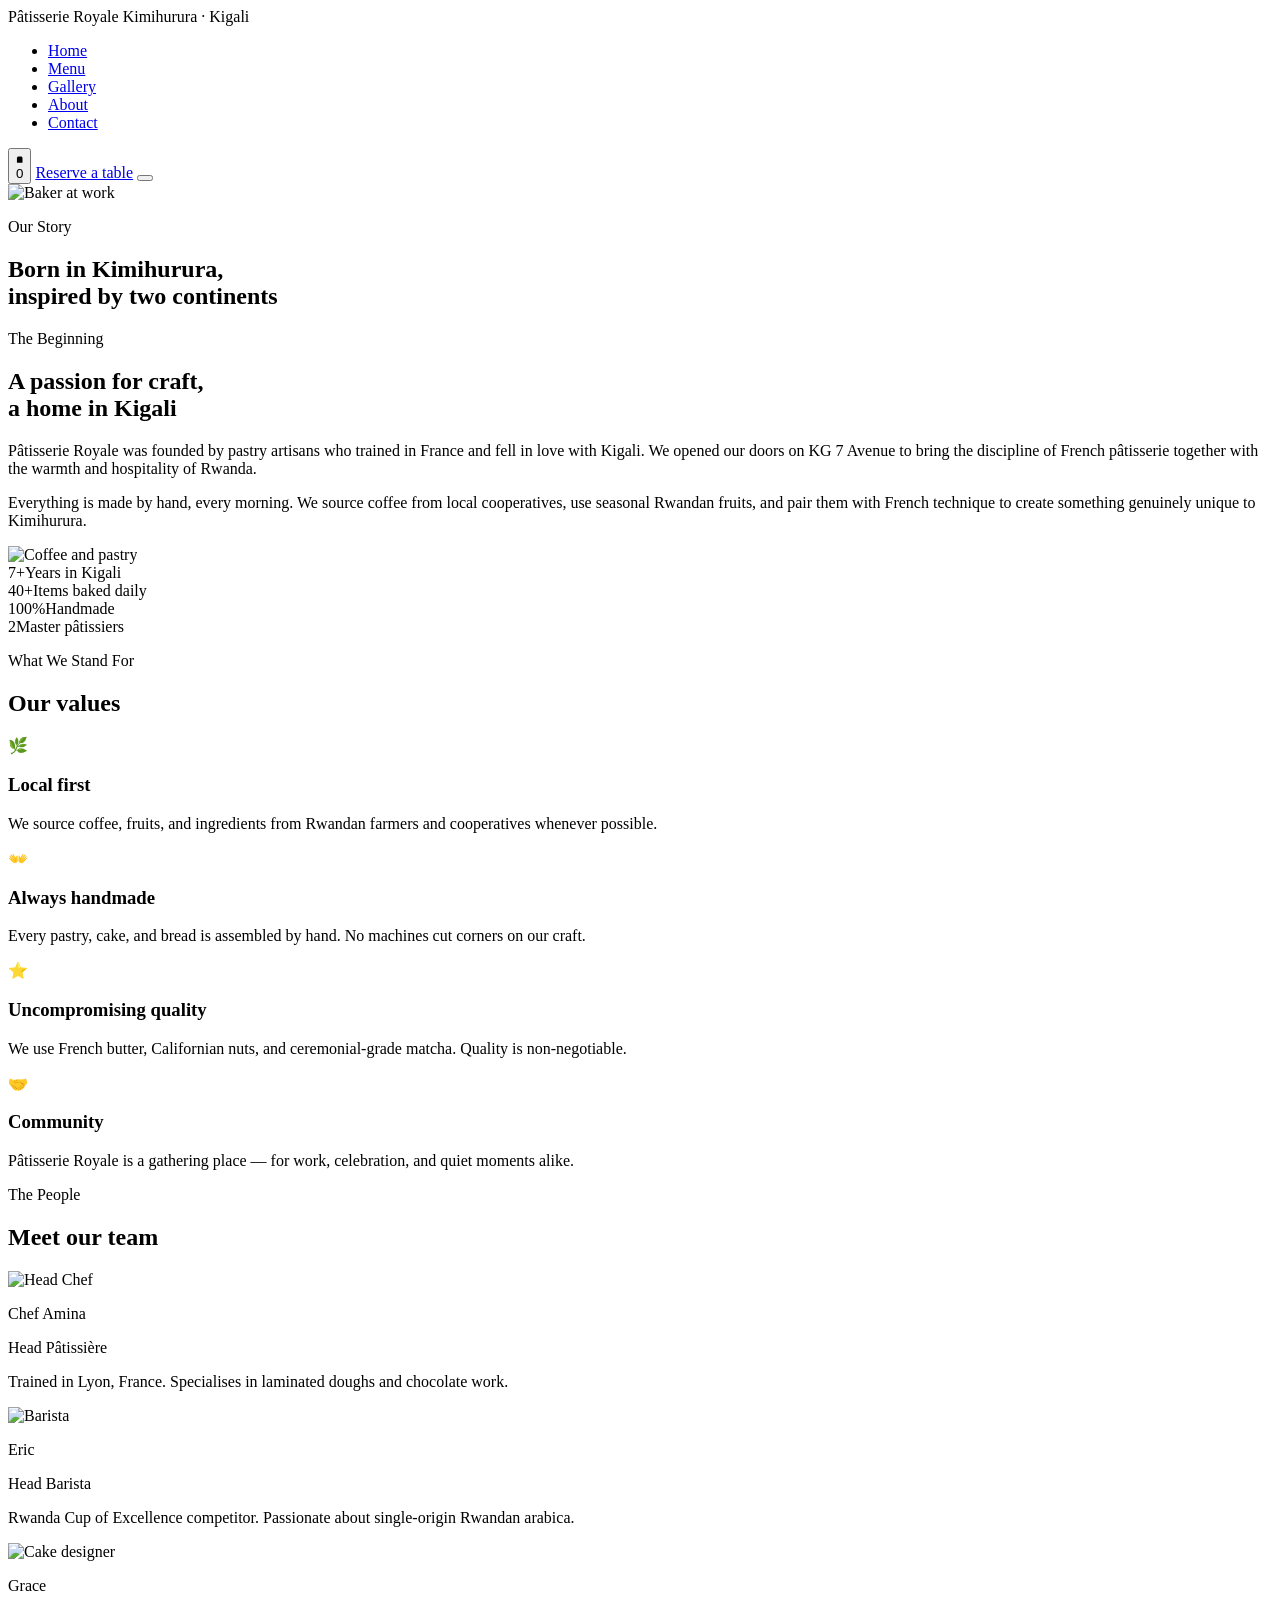
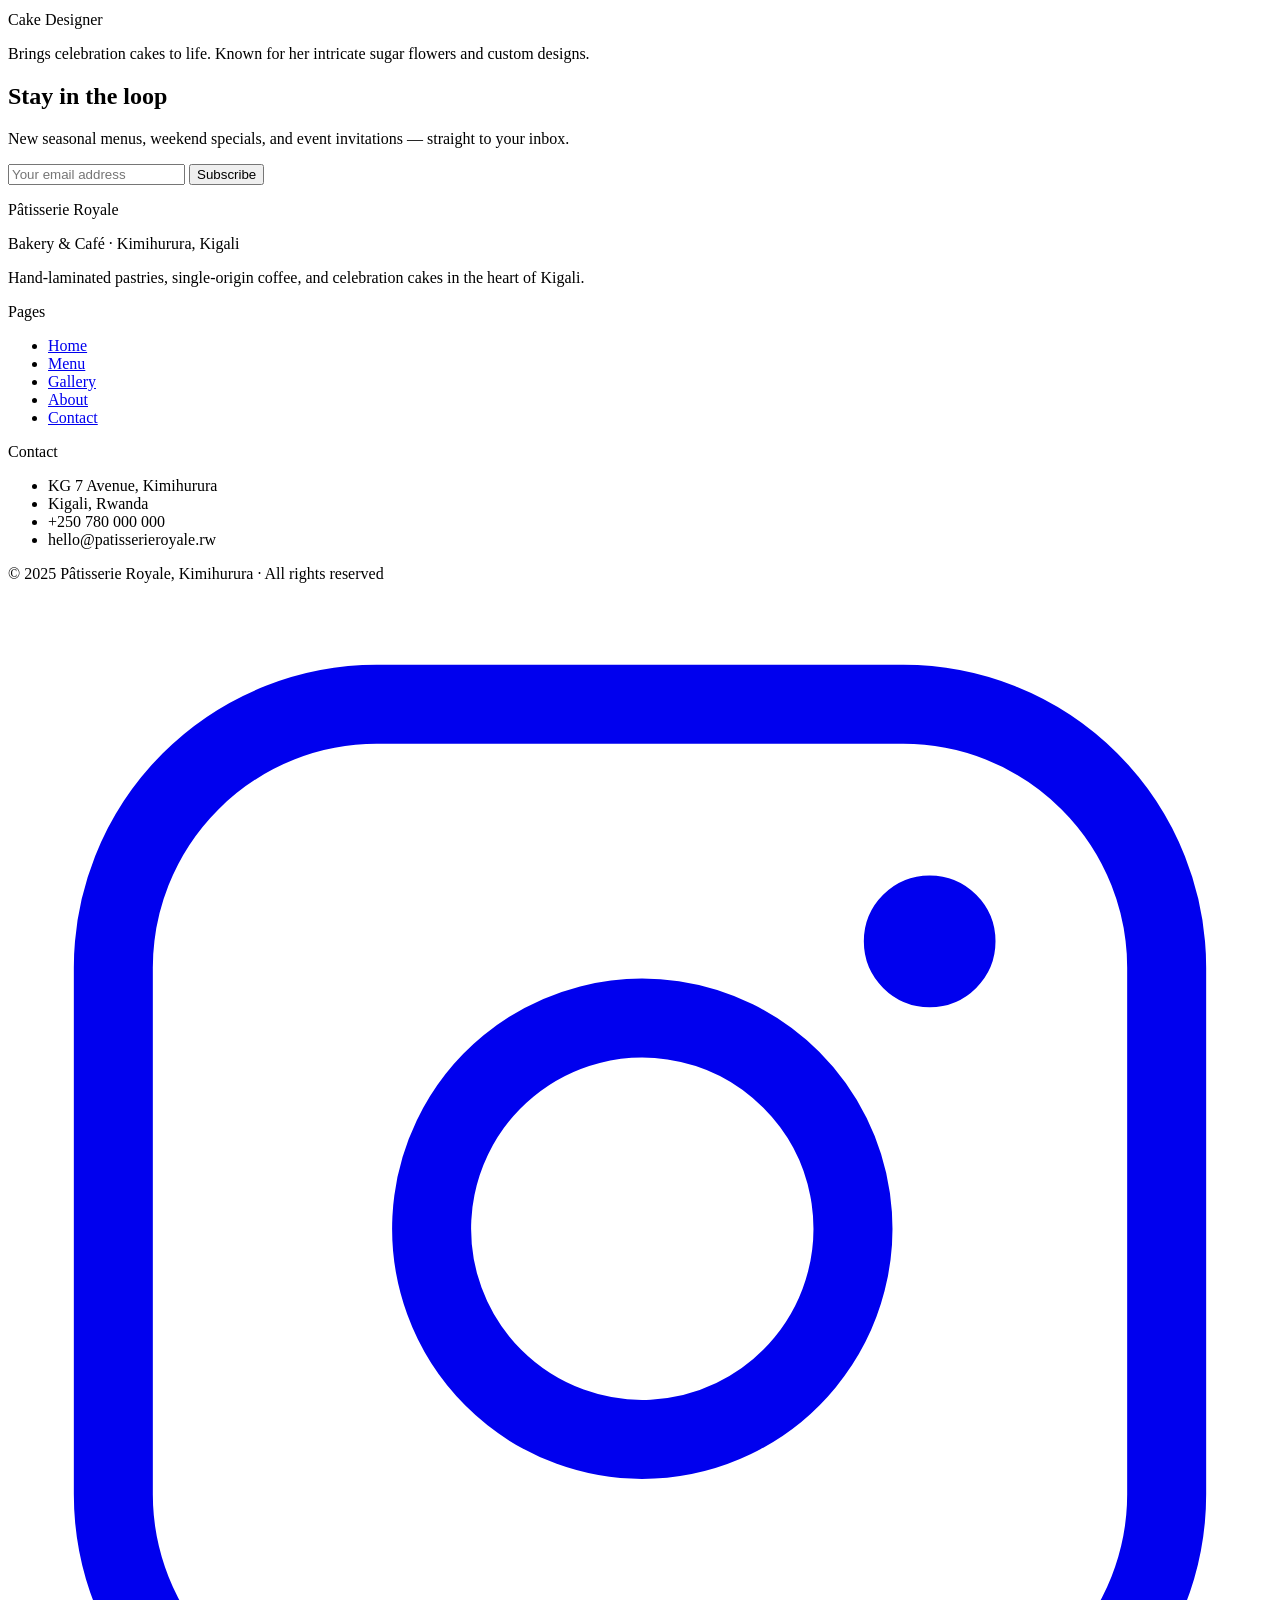
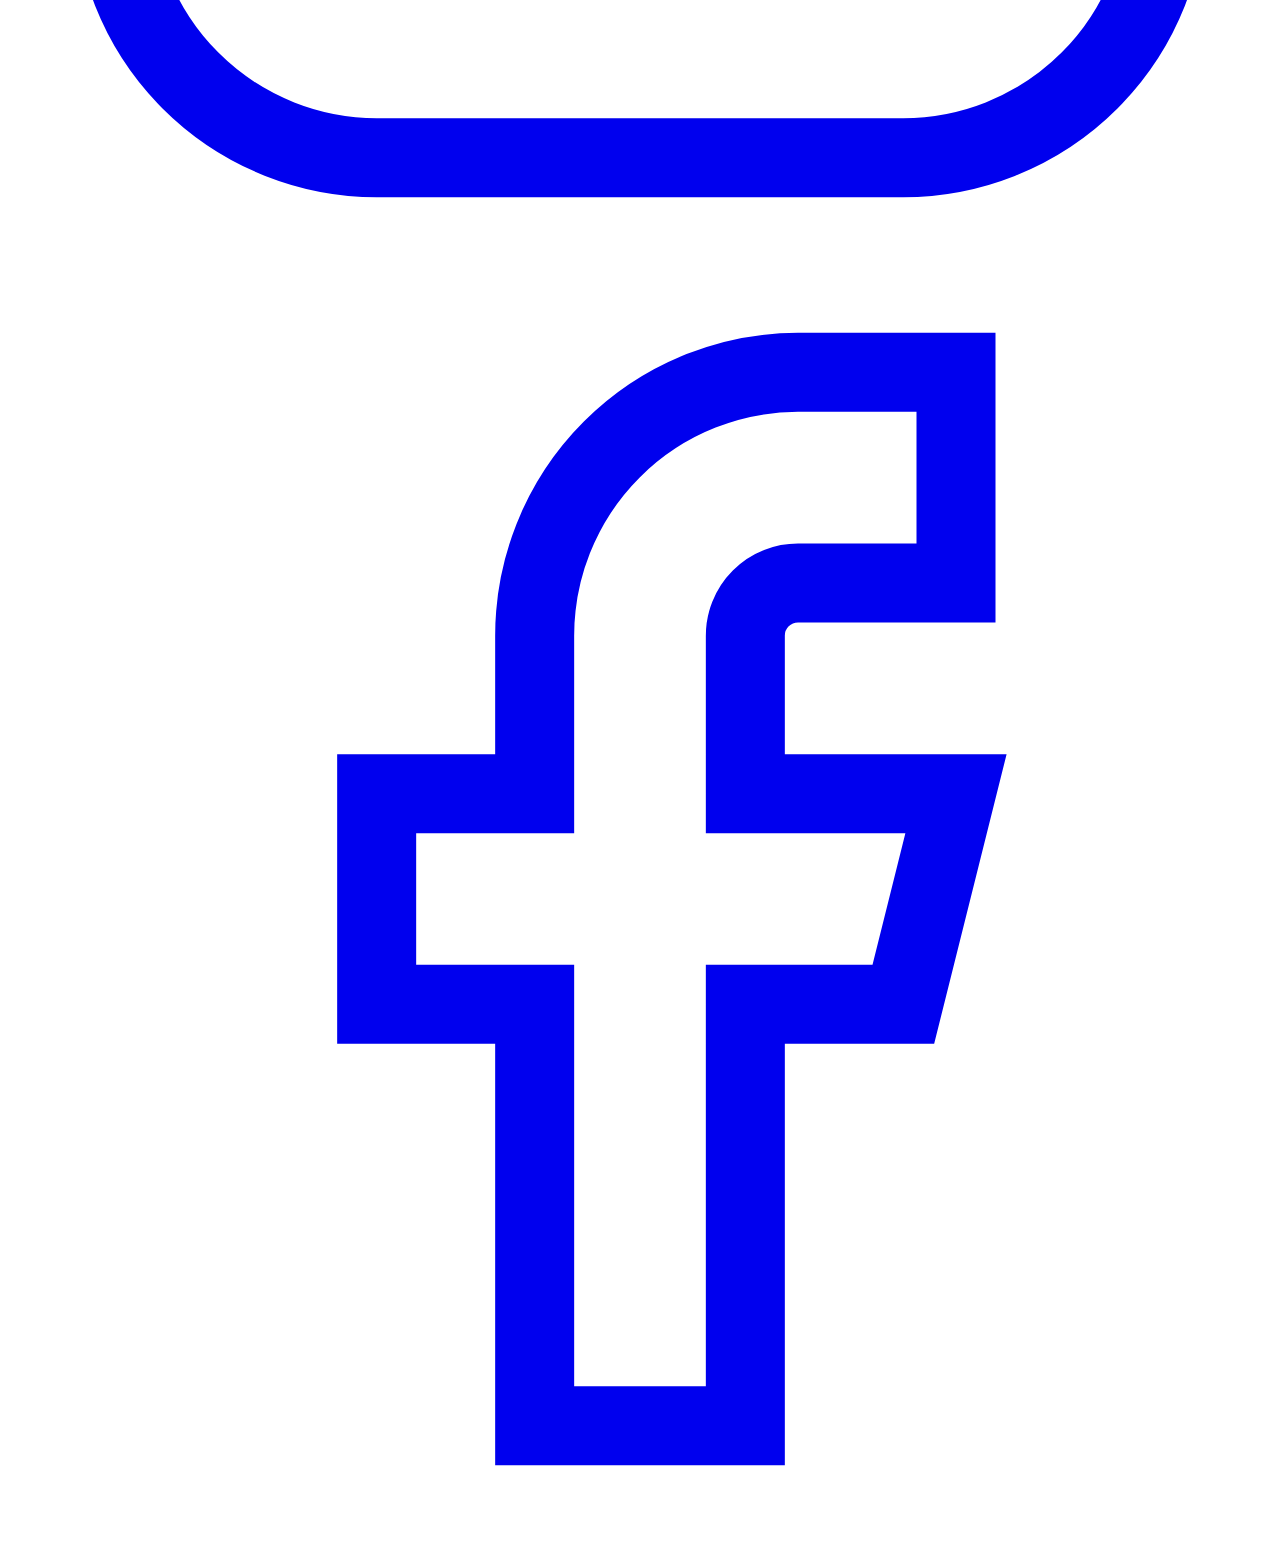
==== about.html @ 70a447fe "Add all Pâtisserie Royale files" ====
<!DOCTYPE html>
<html lang="en">
<head>
  <meta charset="UTF-8">
  <meta name="viewport" content="width=device-width, initial-scale=1.0">
  <title>About Us — Pâtisserie Royale</title>
  <link rel="stylesheet" href="css/style.css">
  <link rel="stylesheet" href="css/responsive.css">
  <link rel="stylesheet" href="css/animations.css">
</head>
<body>

  <nav class="navbar" id="navbar">
    <div class="nav-brand">
      <img src="assets/images/logo/logo.png" alt="Pâtisserie Royale" onerror="this.style.display='none'">
      <div class="brand-text">
        <span class="brand-name">Pâtisserie Royale</span>
        <span class="brand-sub">Kimihurura · Kigali</span>
      </div>
    </div>
    <ul class="nav-links" id="navLinks">
      <li><a href="index.html">Home</a></li>
      <li><a href="products.html">Menu</a></li>
      <li><a href="gallery.html">Gallery</a></li>
      <li><a href="about.html" class="active">About</a></li>
      <li><a href="contact.html">Contact</a></li>
    </ul>
    <div class="nav-actions">
      <button class="cart-btn" id="cartBtn"><svg viewBox="0 0 24 24"><path d="M6 2L3 6v14a2 2 0 002 2h14a2 2 0 002-2V6l-3-4z"/><line x1="3" y1="6" x2="21" y2="6"/><path d="M16 10a4 4 0 01-8 0"/></svg><span class="cart-count" id="cartCount">0</span></button>
      <a href="contact.html" class="nav-cta">Reserve a table</a>
      <button class="hamburger" id="hamburger"><span></span><span></span><span></span></button>
    </div>
  </nav>

  <!-- PAGE HERO -->
  <section class="page-hero">
    <img src="https://images.unsplash.com/photo-1556742049-0cfed4f6a45d?w=1400&auto=format&fit=crop" alt="Baker at work">
    <div class="page-hero-overlay">
      <p class="section-label">Our Story</p>
      <h1>Born in Kimihurura,<br>inspired by two continents</h1>
    </div>
  </section>

  <!-- STORY -->
  <section class="section">
    <div class="container two-col">
      <div class="fade-up">
        <p class="section-label">The Beginning</p>
        <h2>A passion for craft,<br>a home in Kigali</h2>
        <div class="divider"></div>
        <p>Pâtisserie Royale was founded by pastry artisans who trained in France and fell in love with Kigali. We opened our doors on KG 7 Avenue to bring the discipline of French pâtisserie together with the warmth and hospitality of Rwanda.</p>
        <p>Everything is made by hand, every morning. We source coffee from local cooperatives, use seasonal Rwandan fruits, and pair them with French technique to create something genuinely unique to Kimihurura.</p>
      </div>
      <div class="about-img-wrap fade-up">
        <img src="https://images.unsplash.com/photo-1509042239860-f550ce710b93?w=700&auto=format&fit=crop" alt="Coffee and pastry">
      </div>
    </div>
  </section>

  <!-- STATS -->
  <div class="stats-strip">
    <div class="stat-big"><span class="stat-num">7+</span><span class="stat-label">Years in Kigali</span></div>
    <div class="stat-big"><span class="stat-num">40+</span><span class="stat-label">Items baked daily</span></div>
    <div class="stat-big"><span class="stat-num">100%</span><span class="stat-label">Handmade</span></div>
    <div class="stat-big"><span class="stat-num">2</span><span class="stat-label">Master pâtissiers</span></div>
  </div>

  <!-- VALUES -->
  <section class="section" style="background: var(--choc-paper)">
    <div class="container">
      <p class="section-label">What We Stand For</p>
      <h2 class="section-title">Our values</h2>
      <div class="values-grid">
        <div class="value-card fade-up">
          <div class="value-icon">🌿</div>
          <h3>Local first</h3>
          <p>We source coffee, fruits, and ingredients from Rwandan farmers and cooperatives whenever possible.</p>
        </div>
        <div class="value-card fade-up">
          <div class="value-icon">👐</div>
          <h3>Always handmade</h3>
          <p>Every pastry, cake, and bread is assembled by hand. No machines cut corners on our craft.</p>
        </div>
        <div class="value-card fade-up">
          <div class="value-icon">⭐</div>
          <h3>Uncompromising quality</h3>
          <p>We use French butter, Californian nuts, and ceremonial-grade matcha. Quality is non-negotiable.</p>
        </div>
        <div class="value-card fade-up">
          <div class="value-icon">🤝</div>
          <h3>Community</h3>
          <p>Pâtisserie Royale is a gathering place — for work, celebration, and quiet moments alike.</p>
        </div>
      </div>
    </div>
  </section>

  <!-- TEAM -->
  <section class="section">
    <div class="container">
      <p class="section-label">The People</p>
      <h2 class="section-title">Meet our team</h2>
      <div class="team-grid">
        <div class="team-card fade-up">
          <div class="team-img"><img src="https://images.unsplash.com/photo-1607631568010-a87245c0daf8?w=400&auto=format&fit=crop" alt="Head Chef"></div>
          <p class="team-name">Chef Amina</p>
          <p class="team-role">Head Pâtissière</p>
          <p class="team-bio">Trained in Lyon, France. Specialises in laminated doughs and chocolate work.</p>
        </div>
        <div class="team-card fade-up">
          <div class="team-img"><img src="https://images.unsplash.com/photo-1577219491135-ce391730fb2c?w=400&auto=format&fit=crop" alt="Barista"></div>
          <p class="team-name">Eric</p>
          <p class="team-role">Head Barista</p>
          <p class="team-bio">Rwanda Cup of Excellence competitor. Passionate about single-origin Rwandan arabica.</p>
        </div>
        <div class="team-card fade-up">
          <div class="team-img"><img src="https://images.unsplash.com/photo-1556742049-0cfed4f6a45d?w=400&auto=format&fit=crop" alt="Cake designer"></div>
          <p class="team-name">Grace</p>
          <p class="team-role">Cake Designer</p>
          <p class="team-bio">Brings celebration cakes to life. Known for her intricate sugar flowers and custom designs.</p>
        </div>
      </div>
    </div>
  </section>

  <!-- NEWSLETTER -->
  <section class="newsletter">
    <h2>Stay in the loop</h2>
    <p>New seasonal menus, weekend specials, and event invitations — straight to your inbox.</p>
    <form class="nl-form" id="nlForm">
      <input type="email" placeholder="Your email address" required>
      <button type="submit" class="btn-primary">Subscribe</button>
    </form>
  </section>

  <footer class="footer">
    <div class="footer-grid">
      <div class="footer-brand">
        <p class="footer-name">Pâtisserie Royale</p>
        <p class="footer-sub">Bakery & Café · Kimihurura, Kigali</p>
        <p class="footer-tagline">Hand-laminated pastries, single-origin coffee, and celebration cakes in the heart of Kigali.</p>
      </div>
      <div><p class="footer-col-title">Pages</p><ul class="footer-links"><li><a href="index.html">Home</a></li><li><a href="products.html">Menu</a></li><li><a href="gallery.html">Gallery</a></li><li><a href="about.html">About</a></li><li><a href="contact.html">Contact</a></li></ul></div>
      <div><p class="footer-col-title">Contact</p><ul class="footer-links"><li>KG 7 Avenue, Kimihurura</li><li>Kigali, Rwanda</li><li>+250 780 000 000</li><li>hello@patisserieroyale.rw</li></ul></div>
    </div>
    <div class="footer-bottom">
      <p>© 2025 Pâtisserie Royale, Kimihurura · All rights reserved</p>
      <div class="footer-social">
        <a href="#" aria-label="Instagram"><svg viewBox="0 0 24 24" fill="none" stroke="currentColor" stroke-width="1.5"><rect x="2" y="2" width="20" height="20" rx="5"/><path d="M16 11.37A4 4 0 1112.63 8 4 4 0 0116 11.37z"/><circle cx="17.5" cy="6.5" r=".5" fill="currentColor"/></svg></a>
        <a href="#" aria-label="Facebook"><svg viewBox="0 0 24 24" fill="none" stroke="currentColor" stroke-width="1.5"><path d="M18 2h-3a5 5 0 00-5 5v3H7v4h3v8h4v-8h3l1-4h-4V7a1 1 0 011-1h3z"/></svg></a>
      </div>
    </div>
  </footer>

  <script src="js/main.js"></script>
  <script src="js/cart.js"></script>
</body>
</html>
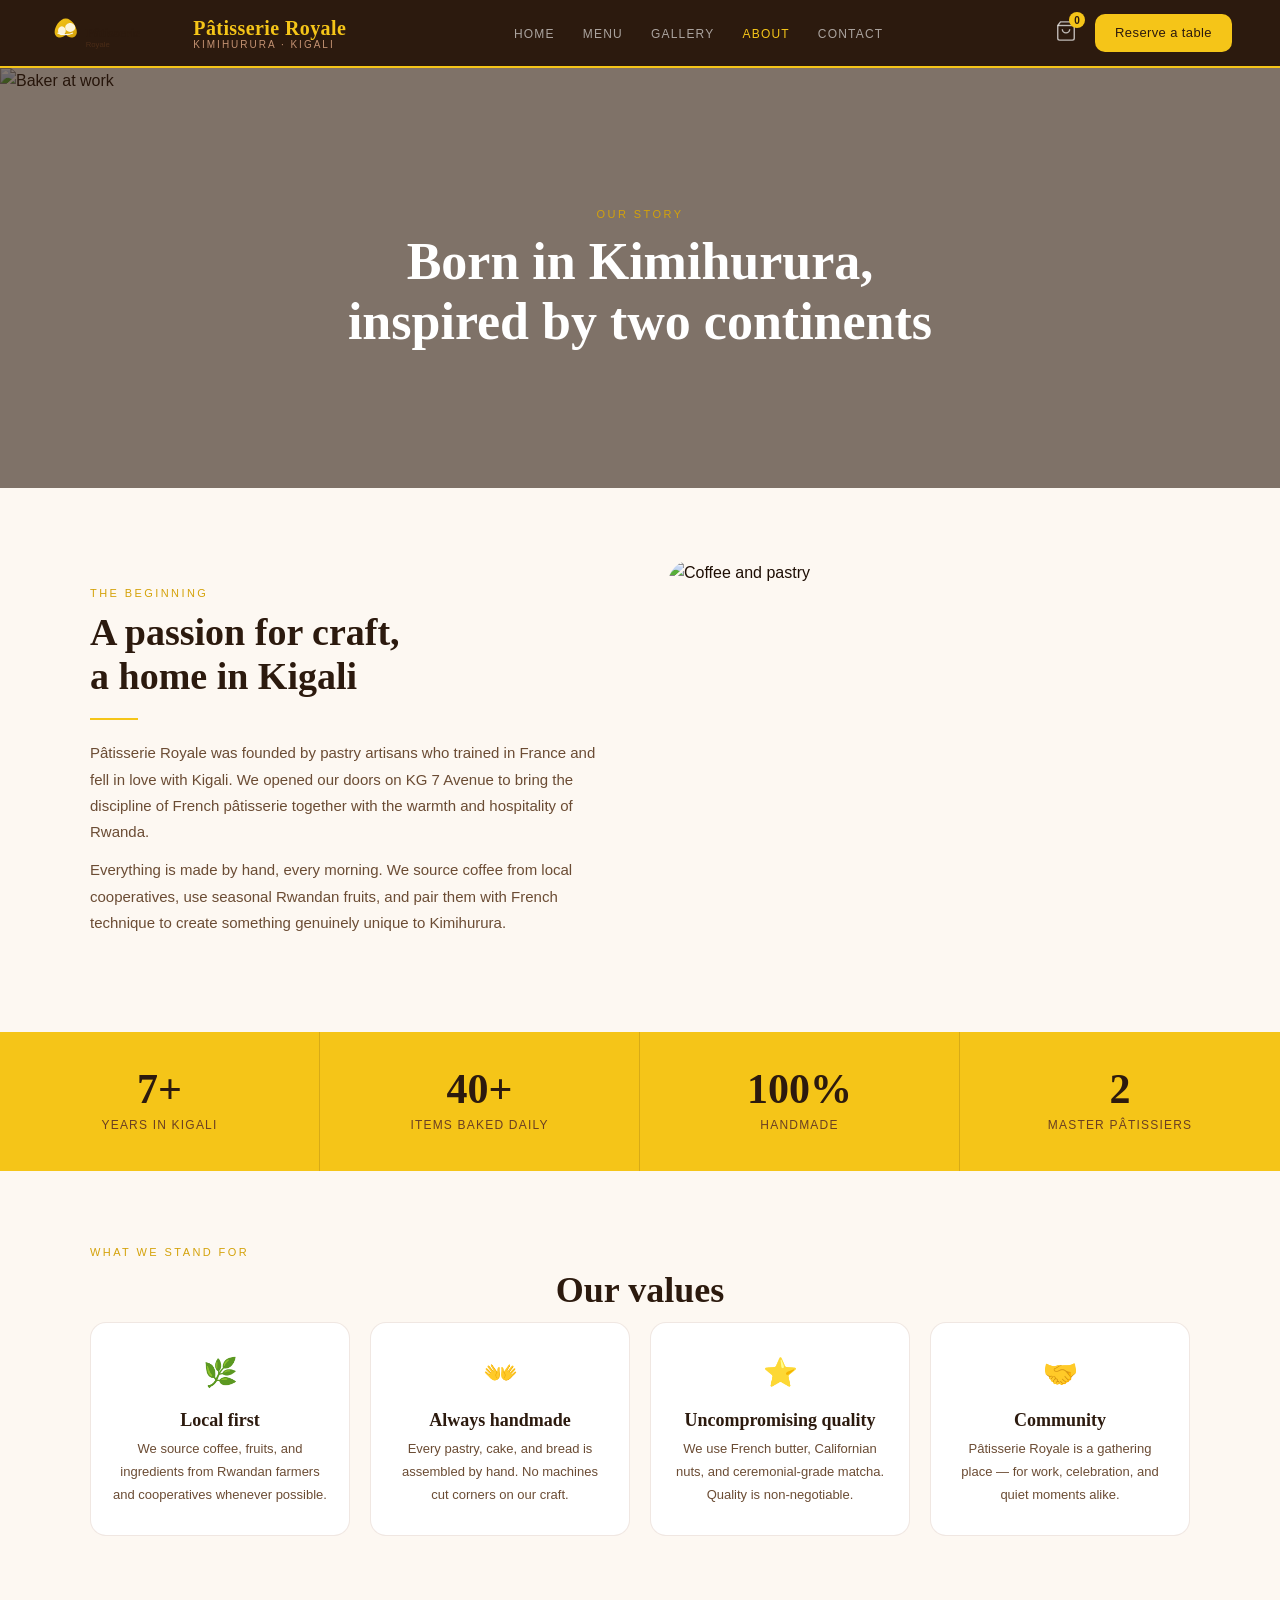
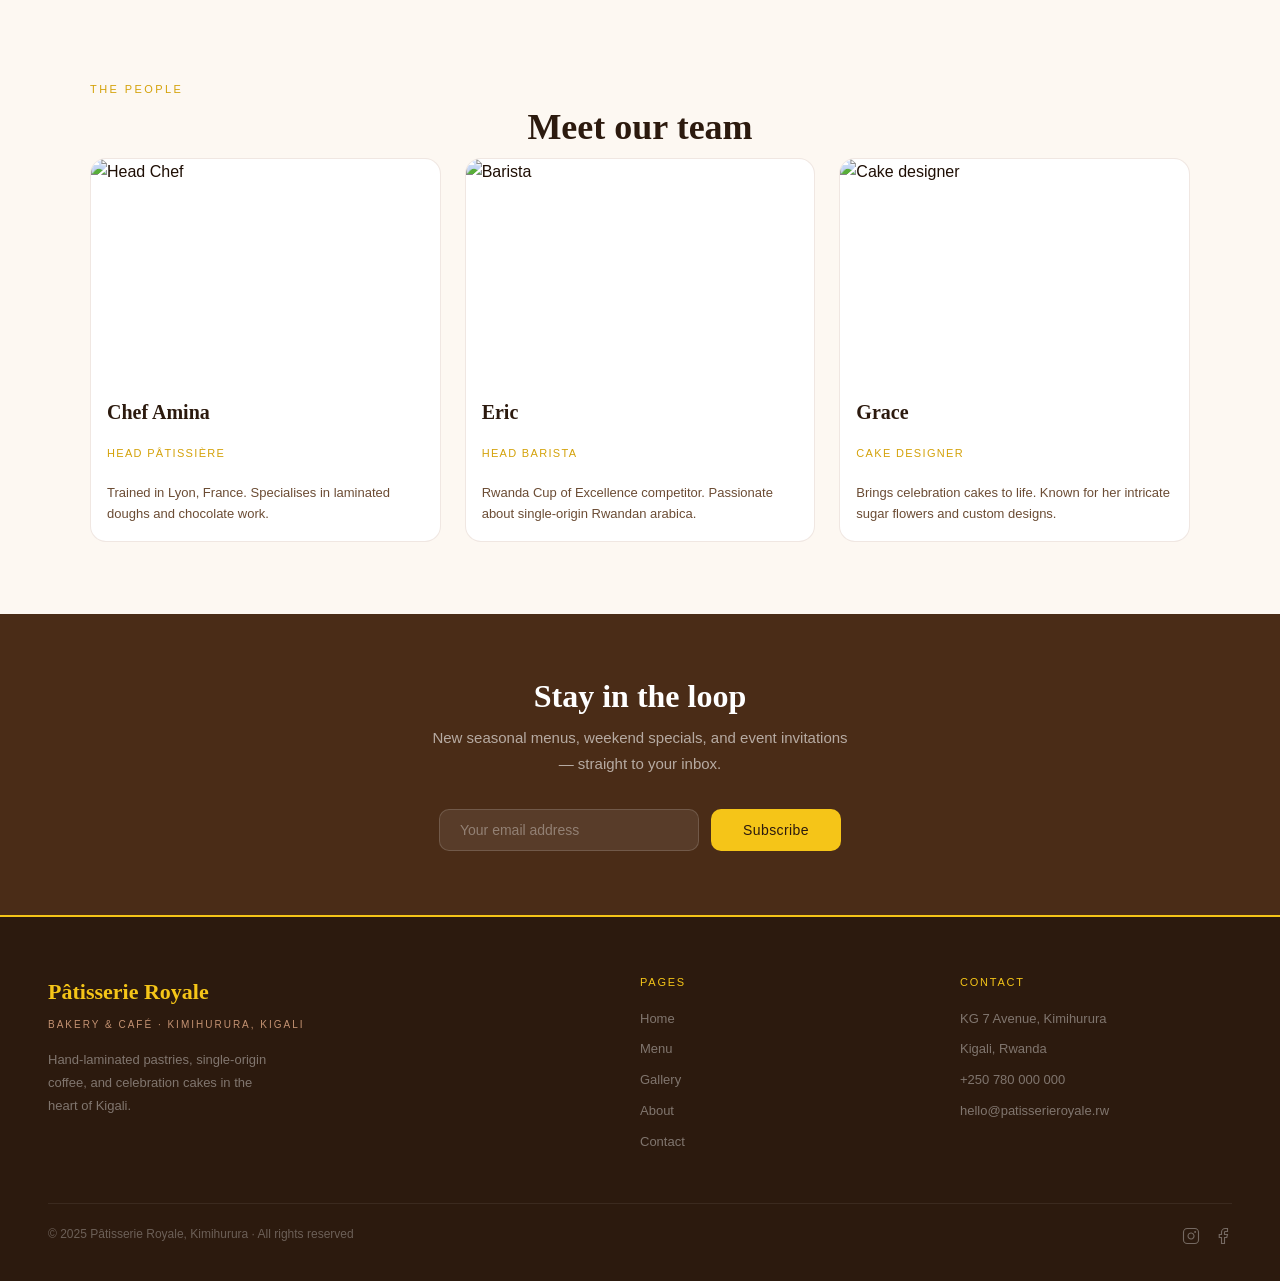
==== commit 0ba67f27: "Updated files" ====
--- a/about.html
+++ b/about.html
@@ -12,7 +12,7 @@
 
   <nav class="navbar" id="navbar">
     <div class="nav-brand">
-      <img src="assets/images/logo/logo.png" alt="Pâtisserie Royale" onerror="this.style.display='none'">
+      <img src="assets/images/logo/logo.svg" alt="Pâtisserie Royale" onerror="this.style.display='none'">
       <div class="brand-text">
         <span class="brand-name">Pâtisserie Royale</span>
         <span class="brand-sub">Kimihurura · Kigali</span>
--- a/css/style.css
+++ b/css/style.css
@@ -0,0 +1,318 @@
+/* ============================================
+   PÂTISSERIE ROYALE — style.css
+   Main stylesheet — chocolate & yellow theme
+   ============================================ */
+
+/* ─── CSS VARIABLES ─── */
+:root {
+  --choc-dark:   #2C1A0E;
+  --choc:        #4A2C17;
+  --choc-mid:    #6B3F22;
+  --choc-light:  #9B6240;
+  --choc-pale:   #C49272;
+  --choc-cream:  #F5EDE3;
+  --choc-paper:  #FDF8F2;
+  --yellow:      #F5C518;
+  --yellow-deep: #D4A20A;
+  --yellow-pale: #FEF9DC;
+  --yellow-dark: #7A5A00;
+  --white:       #FFFFFF;
+  --text-main:   #1E0E04;
+  --text-muted:  #6B4C34;
+  --text-light:  #A07850;
+  --border:      rgba(155, 98, 64, 0.15);
+  --shadow-sm:   0 2px 8px rgba(44, 26, 14, 0.08);
+  --shadow-md:   0 4px 20px rgba(44, 26, 14, 0.12);
+  --shadow-lg:   0 8px 40px rgba(44, 26, 14, 0.18);
+  --radius-sm:   6px;
+  --radius-md:   10px;
+  --radius-lg:   16px;
+  --radius-xl:   24px;
+  --transition:  all 0.25s ease;
+}
+
+/* ─── RESET ─── */
+*, *::before, *::after { margin: 0; padding: 0; box-sizing: border-box; }
+html { scroll-behavior: smooth; font-size: 16px; }
+body { font-family: 'DM Sans', 'Segoe UI', sans-serif; background: var(--choc-paper); color: var(--text-main); overflow-x: hidden; line-height: 1.6; }
+img { display: block; width: 100%; object-fit: cover; }
+a { text-decoration: none; color: inherit; }
+ul { list-style: none; }
+button { font-family: inherit; cursor: pointer; }
+input, textarea, select { font-family: inherit; font-size: 14px; }
+
+/* ─── TYPOGRAPHY ─── */
+h1, h2, h3, h4 { font-family: 'Cormorant Garamond', 'Georgia', serif; font-weight: 600; line-height: 1.15; color: var(--choc-dark); }
+h1 { font-size: clamp(32px, 5vw, 52px); }
+h2 { font-size: clamp(26px, 4vw, 38px); }
+h3 { font-size: clamp(18px, 2.5vw, 24px); }
+p { font-size: 15px; color: var(--text-muted); line-height: 1.75; margin-bottom: 12px; }
+p:last-child { margin-bottom: 0; }
+em { color: var(--yellow); font-style: italic; }
+
+/* ─── UTILITIES ─── */
+.container { max-width: 1100px; margin: 0 auto; }
+.section { padding: 72px 48px; }
+.section-label { font-size: 11px; font-weight: 500; letter-spacing: 0.22em; text-transform: uppercase; color: var(--yellow-deep); display: block; margin-bottom: 8px; }
+.section-title { font-size: clamp(28px, 3.5vw, 36px); text-align: center; margin-bottom: 10px; }
+.section-sub { font-size: 15px; color: var(--text-muted); text-align: center; max-width: 480px; margin: 0 auto 44px; line-height: 1.7; }
+.section-cta { text-align: center; margin-top: 40px; }
+.divider { width: 48px; height: 2px; background: var(--yellow); margin: 20px 0; }
+.two-col { display: grid; grid-template-columns: 1fr 1fr; gap: 56px; align-items: center; }
+
+/* ─── BUTTONS ─── */
+.btn-primary {
+  display: inline-block; background: var(--yellow); color: var(--choc-dark);
+  border: none; border-radius: var(--radius-md);
+  padding: 13px 32px; font-size: 14px; font-weight: 500;
+  letter-spacing: 0.03em; cursor: pointer; transition: var(--transition);
+}
+.btn-primary:hover { background: var(--yellow-deep); transform: translateY(-1px); box-shadow: var(--shadow-sm); }
+
+.btn-outline {
+  display: inline-block; background: transparent; color: var(--white);
+  border: 1.5px solid rgba(255,255,255,0.35); border-radius: var(--radius-md);
+  padding: 13px 32px; font-size: 14px; font-weight: 400;
+  cursor: pointer; transition: var(--transition);
+}
+.btn-outline:hover { border-color: var(--yellow); color: var(--yellow); }
+
+.btn-outline-dark {
+  display: inline-block; background: transparent; color: var(--choc);
+  border: 1.5px solid var(--choc-pale); border-radius: var(--radius-md);
+  padding: 11px 28px; font-size: 14px; font-weight: 400;
+  cursor: pointer; transition: var(--transition);
+}
+.btn-outline-dark:hover { border-color: var(--choc); background: var(--choc); color: var(--yellow); }
+
+/* ─── NAVBAR ─── */
+.navbar {
+  position: sticky; top: 0; z-index: 300;
+  background: var(--choc-dark);
+  display: flex; align-items: center; justify-content: space-between;
+  padding: 0 48px; height: 68px;
+  border-bottom: 2px solid var(--yellow);
+  transition: var(--transition);
+}
+.navbar.scrolled { box-shadow: var(--shadow-lg); }
+.nav-brand { display: flex; align-items: center; gap: 12px; }
+.nav-brand img { height: 40px; width: auto; object-fit: contain; }
+.brand-text { display: flex; flex-direction: column; line-height: 1.1; }
+.brand-name { font-family: 'Cormorant Garamond', serif; font-size: 20px; font-weight: 600; color: var(--yellow); letter-spacing: 0.02em; }
+.brand-sub { font-size: 10px; font-weight: 300; letter-spacing: 0.2em; text-transform: uppercase; color: var(--choc-pale); }
+.nav-links { display: flex; gap: 28px; }
+.nav-links a { font-size: 12px; font-weight: 500; letter-spacing: 0.1em; text-transform: uppercase; color: rgba(255,255,255,0.6); transition: var(--transition); }
+.nav-links a:hover, .nav-links a.active { color: var(--yellow); }
+.nav-actions { display: flex; align-items: center; gap: 14px; }
+.nav-cta { background: var(--yellow); color: var(--choc-dark); border: none; border-radius: var(--radius-md); padding: 9px 20px; font-size: 13px; font-weight: 500; letter-spacing: 0.03em; transition: var(--transition); }
+.nav-cta:hover { background: var(--yellow-deep); }
+.cart-btn { position: relative; background: transparent; border: none; color: rgba(255,255,255,0.7); padding: 4px; transition: var(--transition); }
+.cart-btn:hover { color: var(--yellow); }
+.cart-btn svg { width: 22px; height: 22px; stroke: currentColor; fill: none; stroke-width: 1.5; }
+.cart-count { position: absolute; top: -4px; right: -4px; background: var(--yellow); color: var(--choc-dark); font-size: 10px; font-weight: 600; width: 16px; height: 16px; border-radius: 50%; display: flex; align-items: center; justify-content: center; }
+.hamburger { display: none; background: transparent; border: none; flex-direction: column; gap: 5px; padding: 4px; }
+.hamburger span { display: block; width: 22px; height: 2px; background: rgba(255,255,255,0.7); border-radius: 2px; transition: var(--transition); }
+
+/* ─── HERO SLIDER ─── */
+.hero { position: relative; overflow: hidden; }
+.slider { position: relative; }
+.slide { display: none; position: relative; height: 580px; overflow: hidden; }
+.slide.active { display: block; }
+.slide img { width: 100%; height: 100%; object-fit: cover; }
+.slide::after { content: ''; position: absolute; inset: 0; background: linear-gradient(to right, rgba(44,26,14,0.75) 40%, rgba(44,26,14,0.2)); }
+.slide-content { position: absolute; inset: 0; z-index: 2; display: flex; flex-direction: column; justify-content: center; padding: 80px 72px; max-width: 640px; }
+.slide-tag { font-size: 11px; font-weight: 500; letter-spacing: 0.2em; text-transform: uppercase; color: var(--yellow); margin-bottom: 18px; display: flex; align-items: center; gap: 10px; }
+.slide-tag::before { content: ''; display: block; width: 28px; height: 1px; background: var(--yellow); }
+.slide-content h1 { color: var(--white); margin-bottom: 18px; }
+.slide-content p { color: rgba(255,255,255,0.72); font-size: 16px; max-width: 400px; margin-bottom: 32px; }
+.slide-btns { display: flex; gap: 14px; flex-wrap: wrap; }
+.slider-arrow { position: absolute; top: 50%; transform: translateY(-50%); z-index: 5; background: rgba(255,255,255,0.1); border: none; color: white; width: 44px; height: 44px; border-radius: 50%; font-size: 22px; display: flex; align-items: center; justify-content: center; backdrop-filter: blur(4px); transition: var(--transition); }
+.slider-arrow:hover { background: rgba(245,197,24,0.3); }
+.slider-arrow.left { left: 20px; }
+.slider-arrow.right { right: 20px; }
+.slider-dots { position: absolute; bottom: 24px; left: 50%; transform: translateX(-50%); display: flex; gap: 8px; z-index: 5; }
+.dot { width: 8px; height: 8px; border-radius: 50%; background: rgba(255,255,255,0.35); border: none; cursor: pointer; transition: var(--transition); }
+.dot.active { background: var(--yellow); width: 24px; border-radius: 4px; }
+
+/* ─── INFO STRIP ─── */
+.info-strip { background: var(--yellow); padding: 14px 48px; display: flex; align-items: center; justify-content: center; gap: 28px; flex-wrap: wrap; }
+.strip-item { display: flex; align-items: center; gap: 8px; font-size: 12px; font-weight: 500; letter-spacing: 0.1em; text-transform: uppercase; color: var(--choc-dark); }
+.strip-item svg { width: 16px; height: 16px; stroke: currentColor; fill: none; stroke-width: 1.5; flex-shrink: 0; }
+.strip-sep { width: 4px; height: 4px; border-radius: 50%; background: var(--choc-mid); opacity: 0.4; }
+
+/* ─── PAGE HERO ─── */
+.page-hero { position: relative; height: 420px; overflow: hidden; }
+.page-hero.short { height: 280px; background: var(--choc-dark); }
+.page-hero img { width: 100%; height: 100%; object-fit: cover; }
+.page-hero::after { content: ''; position: absolute; inset: 0; background: rgba(44,26,14,0.6); }
+.page-hero-overlay { position: absolute; inset: 0; z-index: 2; display: flex; flex-direction: column; align-items: center; justify-content: center; text-align: center; padding: 24px; }
+.page-hero-overlay .section-label { text-align: center; }
+.page-hero-overlay h1 { color: var(--white); }
+
+/* ─── PRODUCTS GRID ─── */
+.products-grid { display: grid; grid-template-columns: repeat(auto-fill, minmax(230px, 1fr)); gap: 22px; }
+.product-card { background: var(--white); border-radius: var(--radius-lg); border: 1px solid var(--border); overflow: hidden; transition: var(--transition); }
+.product-card:hover { transform: translateY(-4px); box-shadow: var(--shadow-md); }
+.product-img { height: 180px; overflow: hidden; }
+.product-img img { width: 100%; height: 100%; object-fit: cover; transition: transform 0.3s ease; }
+.product-card:hover .product-img img { transform: scale(1.05); }
+.product-body { padding: 16px; }
+.product-name { font-family: 'Cormorant Garamond', serif; font-size: 18px; font-weight: 600; color: var(--choc-dark); margin-bottom: 4px; }
+.product-desc { font-size: 12px; color: var(--text-muted); line-height: 1.6; margin-bottom: 14px; }
+.product-foot { display: flex; justify-content: space-between; align-items: center; }
+.product-price { font-size: 14px; font-weight: 500; color: var(--choc); }
+.product-tag { font-size: 10px; font-weight: 500; padding: 3px 10px; border-radius: 50px; background: var(--yellow-pale); color: var(--yellow-dark); text-transform: uppercase; letter-spacing: 0.06em; }
+.add-to-cart { background: var(--yellow); color: var(--choc-dark); border: none; border-radius: var(--radius-sm); padding: 6px 14px; font-size: 12px; font-weight: 500; cursor: pointer; transition: var(--transition); }
+.add-to-cart:hover { background: var(--yellow-deep); }
+
+/* ─── MENU TABS ─── */
+.menu-tabs, .gallery-tabs { display: flex; gap: 8px; justify-content: center; margin-bottom: 40px; flex-wrap: wrap; }
+.tab-btn { padding: 9px 22px; border-radius: 50px; border: 1.5px solid var(--choc-pale); font-size: 13px; font-weight: 500; background: transparent; color: var(--text-muted); transition: var(--transition); }
+.tab-btn:hover { border-color: var(--choc); color: var(--choc); }
+.tab-btn.active { background: var(--choc); color: var(--yellow); border-color: var(--choc); }
+
+/* ─── ABOUT TEASER ─── */
+.about-teaser { display: grid; grid-template-columns: 1fr 1fr; background: var(--choc-dark); overflow: hidden; }
+.about-teaser-img { overflow: hidden; min-height: 480px; }
+.about-teaser-img img { width: 100%; height: 100%; object-fit: cover; }
+.about-teaser-content { padding: 72px 56px; display: flex; flex-direction: column; justify-content: center; }
+.about-teaser-content .section-label { color: var(--yellow); }
+.about-teaser-content h2 { color: var(--white); margin-bottom: 16px; }
+.about-teaser-content p { color: rgba(255,255,255,0.65); }
+.about-stats { display: flex; gap: 32px; margin: 28px 0; }
+.stat { display: flex; flex-direction: column; }
+.stat-num { font-family: 'Cormorant Garamond', serif; font-size: 34px; font-weight: 600; color: var(--yellow); line-height: 1; }
+.stat-label { font-size: 12px; color: rgba(255,255,255,0.5); letter-spacing: 0.06em; }
+
+/* ─── STATS STRIP ─── */
+.stats-strip { background: var(--yellow); display: grid; grid-template-columns: repeat(4, 1fr); }
+.stat-big { padding: 36px 24px; text-align: center; border-right: 1px solid rgba(44,26,14,0.15); }
+.stat-big:last-child { border-right: none; }
+.stat-big .stat-num { font-family: 'Cormorant Garamond', serif; font-size: 42px; font-weight: 600; color: var(--choc-dark); display: block; line-height: 1; }
+.stat-big .stat-label { font-size: 12px; font-weight: 500; letter-spacing: 0.1em; text-transform: uppercase; color: var(--choc-mid); display: block; margin-top: 6px; }
+
+/* ─── VALUES ─── */
+.values-grid { display: grid; grid-template-columns: repeat(auto-fit, minmax(220px, 1fr)); gap: 20px; }
+.value-card { background: var(--white); border: 1px solid var(--border); border-radius: var(--radius-lg); padding: 28px 22px; text-align: center; transition: var(--transition); }
+.value-card:hover { box-shadow: var(--shadow-sm); transform: translateY(-2px); }
+.value-icon { font-size: 28px; margin-bottom: 14px; }
+.value-card h3 { font-size: 18px; margin-bottom: 8px; color: var(--choc-dark); }
+.value-card p { font-size: 13px; color: var(--text-muted); }
+
+/* ─── TEAM ─── */
+.team-grid { display: grid; grid-template-columns: repeat(auto-fit, minmax(220px, 1fr)); gap: 24px; }
+.team-card { background: var(--white); border: 1px solid var(--border); border-radius: var(--radius-lg); overflow: hidden; transition: var(--transition); }
+.team-card:hover { box-shadow: var(--shadow-md); transform: translateY(-3px); }
+.team-img { height: 220px; overflow: hidden; }
+.team-img img { width: 100%; height: 100%; object-fit: cover; transition: transform 0.3s; }
+.team-card:hover .team-img img { transform: scale(1.04); }
+.team-name { font-family: 'Cormorant Garamond', serif; font-size: 20px; font-weight: 600; color: var(--choc-dark); padding: 16px 16px 2px; }
+.team-role { font-size: 11px; font-weight: 500; letter-spacing: 0.12em; text-transform: uppercase; color: var(--yellow-deep); padding: 0 16px 8px; }
+.team-bio { font-size: 13px; color: var(--text-muted); padding: 0 16px 16px; line-height: 1.6; }
+
+/* ─── GALLERY ─── */
+.gallery-grid { display: grid; grid-template-columns: 1.6fr 1fr 1fr; grid-template-rows: 1fr 1fr; gap: 8px; height: 420px; }
+.gallery-item { object-fit: cover; border-radius: var(--radius-md); transition: transform 0.3s; cursor: pointer; }
+.gallery-item:hover { transform: scale(1.02); }
+.gallery-item.tall { grid-row: span 2; }
+
+/* ─── MASONRY ─── */
+.masonry-grid { columns: 3; gap: 14px; }
+.masonry-item { break-inside: avoid; margin-bottom: 14px; border-radius: var(--radius-md); overflow: hidden; position: relative; cursor: pointer; }
+.masonry-item img { width: 100%; display: block; transition: transform 0.3s; }
+.masonry-item:hover img { transform: scale(1.04); }
+.masonry-item.tall img { height: 340px; }
+.masonry-overlay { position: absolute; inset: 0; background: rgba(44,26,14,0.5); display: flex; align-items: flex-end; padding: 16px; opacity: 0; transition: var(--transition); }
+.masonry-item:hover .masonry-overlay { opacity: 1; }
+.masonry-overlay p { color: var(--white); font-size: 14px; font-weight: 500; }
+
+/* ─── LIGHTBOX ─── */
+.lightbox { display: none; position: fixed; inset: 0; background: rgba(0,0,0,0.92); z-index: 1000; align-items: center; justify-content: center; padding: 24px; }
+.lightbox.active { display: flex; }
+.lightbox img { max-width: 85vw; max-height: 85vh; object-fit: contain; border-radius: var(--radius-md); }
+.lightbox-close { position: absolute; top: 20px; right: 24px; background: transparent; border: none; color: white; font-size: 24px; cursor: pointer; }
+.lightbox-arrow { position: absolute; top: 50%; transform: translateY(-50%); background: rgba(255,255,255,0.1); border: none; color: white; width: 48px; height: 48px; border-radius: 50%; font-size: 24px; cursor: pointer; transition: var(--transition); }
+.lightbox-arrow:hover { background: rgba(245,197,24,0.3); }
+.lightbox-arrow.left { left: 20px; }
+.lightbox-arrow.right { right: 20px; }
+
+/* ─── ABOUT IMAGE ─── */
+.about-img-wrap { border-radius: var(--radius-xl); overflow: hidden; }
+.about-img-wrap img { height: 400px; object-fit: cover; }
+
+/* ─── CONTACT ─── */
+.contact-grid { display: grid; grid-template-columns: 1fr 1fr; gap: 56px; }
+.contact-info .section-label { text-align: left; }
+.contact-info h2 { margin-bottom: 24px; }
+.info-item { display: flex; gap: 16px; align-items: flex-start; margin-bottom: 22px; }
+.info-item svg { width: 20px; height: 20px; stroke: var(--choc); fill: none; stroke-width: 1.5; flex-shrink: 0; margin-top: 3px; }
+.info-item strong { display: block; font-size: 13px; font-weight: 500; color: var(--choc-dark); margin-bottom: 4px; }
+.info-item p { font-size: 13px; color: var(--text-muted); margin: 0; line-height: 1.6; }
+.map-placeholder { margin-top: 24px; border-radius: var(--radius-lg); overflow: hidden; }
+
+/* ─── FORM ─── */
+.contact-form-wrap .section-label { text-align: left; }
+.contact-form-wrap h2 { margin-bottom: 8px; }
+.contact-form { margin-top: 24px; }
+.form-row { display: grid; grid-template-columns: 1fr 1fr; gap: 16px; }
+.form-group { margin-bottom: 18px; }
+.form-group label { display: block; font-size: 12px; font-weight: 500; letter-spacing: 0.06em; text-transform: uppercase; color: var(--text-muted); margin-bottom: 6px; }
+.form-group input,
+.form-group textarea,
+.form-group select {
+  width: 100%; padding: 11px 14px; border-radius: var(--radius-md);
+  border: 1.5px solid var(--border); background: var(--white);
+  color: var(--text-main); outline: none; transition: var(--transition);
+}
+.form-group input:focus,
+.form-group textarea:focus,
+.form-group select:focus { border-color: var(--yellow-deep); box-shadow: 0 0 0 3px rgba(245,197,24,0.12); }
+.form-group textarea { resize: vertical; }
+.form-error { display: block; font-size: 12px; color: #dc2626; margin-top: 4px; min-height: 16px; }
+.form-success { background: #f0fdf4; border: 1px solid #86efac; color: #166534; padding: 14px 16px; border-radius: var(--radius-md); font-size: 14px; margin-top: 14px; }
+
+/* ─── CART SIDEBAR ─── */
+.cart-overlay { display: none; position: fixed; inset: 0; background: rgba(0,0,0,0.4); z-index: 400; }
+.cart-overlay.active { display: block; }
+.cart-sidebar { position: fixed; right: -400px; top: 0; bottom: 0; width: 380px; background: var(--white); z-index: 500; display: flex; flex-direction: column; box-shadow: var(--shadow-lg); transition: right 0.3s ease; }
+.cart-sidebar.active { right: 0; }
+.cart-header { padding: 20px 24px; border-bottom: 1px solid var(--border); display: flex; justify-content: space-between; align-items: center; }
+.cart-header h3 { font-family: 'Cormorant Garamond', serif; font-size: 22px; }
+.cart-close { background: transparent; border: none; font-size: 18px; color: var(--text-muted); cursor: pointer; }
+.cart-items { flex: 1; overflow-y: auto; padding: 20px 24px; }
+.cart-item { display: flex; gap: 14px; align-items: center; padding: 12px 0; border-bottom: 1px solid var(--border); }
+.cart-item-img { width: 56px; height: 56px; border-radius: var(--radius-md); overflow: hidden; flex-shrink: 0; }
+.cart-item-img img { width: 100%; height: 100%; object-fit: cover; }
+.cart-item-info { flex: 1; }
+.cart-item-name { font-size: 14px; font-weight: 500; color: var(--choc-dark); margin-bottom: 2px; }
+.cart-item-price { font-size: 13px; color: var(--choc); }
+.cart-item-remove { background: transparent; border: none; color: var(--text-light); font-size: 16px; cursor: pointer; }
+.cart-footer { padding: 20px 24px; border-top: 1px solid var(--border); }
+.cart-total { font-size: 16px; font-weight: 500; color: var(--choc-dark); margin-bottom: 16px; display: flex; justify-content: space-between; }
+
+/* ─── NEWSLETTER ─── */
+.newsletter { background: var(--choc); padding: 64px 48px; text-align: center; }
+.newsletter h2 { color: var(--white); font-size: 32px; margin-bottom: 10px; }
+.newsletter p { color: rgba(255,255,255,0.6); margin-bottom: 32px; max-width: 420px; margin-left: auto; margin-right: auto; }
+.nl-form { display: flex; gap: 12px; justify-content: center; flex-wrap: wrap; }
+.nl-form input { padding: 12px 20px; border-radius: var(--radius-md); border: 1.5px solid rgba(255,255,255,0.15); background: rgba(255,255,255,0.08); color: var(--white); font-size: 14px; outline: none; min-width: 260px; transition: var(--transition); }
+.nl-form input::placeholder { color: rgba(255,255,255,0.35); }
+.nl-form input:focus { border-color: var(--yellow); }
+
+/* ─── FOOTER ─── */
+.footer { background: var(--choc-dark); padding: 56px 48px 24px; border-top: 2px solid var(--yellow); }
+.footer-grid { display: grid; grid-template-columns: 2fr 1fr 1fr; gap: 48px; margin-bottom: 40px; }
+.footer-name { font-family: 'Cormorant Garamond', serif; font-size: 22px; font-weight: 600; color: var(--yellow); margin-bottom: 4px; }
+.footer-sub { font-size: 10px; font-weight: 300; letter-spacing: 0.2em; text-transform: uppercase; color: var(--choc-pale); margin-bottom: 16px; }
+.footer-tagline { font-size: 13px; color: rgba(255,255,255,0.4); line-height: 1.75; max-width: 220px; }
+.footer-col-title { font-size: 11px; font-weight: 500; letter-spacing: 0.16em; text-transform: uppercase; color: var(--yellow); margin-bottom: 16px; }
+.footer-links { list-style: none; }
+.footer-links li { margin-bottom: 10px; font-size: 13px; color: rgba(255,255,255,0.4); }
+.footer-links a { font-size: 13px; color: rgba(255,255,255,0.4); text-decoration: none; transition: var(--transition); }
+.footer-links a:hover { color: var(--yellow); }
+.footer-bottom { border-top: 1px solid rgba(255,255,255,0.07); padding-top: 20px; display: flex; justify-content: space-between; align-items: center; flex-wrap: wrap; gap: 12px; }
+.footer-bottom p { font-size: 12px; color: rgba(255,255,255,0.3); }
+.footer-social { display: flex; gap: 14px; }
+.footer-social a { color: rgba(255,255,255,0.35); transition: var(--transition); }
+.footer-social a:hover { color: var(--yellow); }
+.footer-social svg { width: 18px; height: 18px; stroke: currentColor; fill: none; stroke-width: 1.5; }
--- a/css/responsive.css
+++ b/css/responsive.css
@@ -0,0 +1,109 @@
+/* ============================================
+   PÂTISSERIE ROYALE — responsive.css
+   Mobile & tablet breakpoints
+   ============================================ */
+
+/* ─── TABLET (max 900px) ─── */
+@media (max-width: 900px) {
+  .section { padding: 52px 28px; }
+  .navbar { padding: 0 24px; }
+  .nav-links { display: none; }
+  .hamburger { display: flex; }
+
+  .hero .slide { height: 460px; }
+  .slide-content { padding: 52px 36px; }
+
+  .about-teaser { grid-template-columns: 1fr; }
+  .about-teaser-img { min-height: 280px; max-height: 320px; }
+  .about-teaser-content { padding: 48px 36px; }
+
+  .two-col { grid-template-columns: 1fr; gap: 36px; }
+  .stats-strip { grid-template-columns: repeat(2, 1fr); }
+  .stat-big { border-right: 1px solid rgba(44,26,14,0.15); border-bottom: 1px solid rgba(44,26,14,0.15); }
+  .stat-big:nth-child(2) { border-right: none; }
+  .stat-big:nth-child(3), .stat-big:nth-child(4) { border-bottom: none; }
+
+  .gallery-grid { grid-template-columns: 1fr 1fr; grid-template-rows: auto; height: auto; }
+  .gallery-item.tall { grid-row: span 1; height: 200px; }
+  .gallery-item { height: 180px; }
+
+  .masonry-grid { columns: 2; }
+
+  .contact-grid { grid-template-columns: 1fr; }
+  .footer-grid { grid-template-columns: 1fr 1fr; }
+}
+
+/* ─── MOBILE (max 600px) ─── */
+@media (max-width: 600px) {
+  .section { padding: 44px 20px; }
+  .navbar { padding: 0 16px; height: 60px; }
+  .brand-name { font-size: 16px; }
+  .brand-sub { display: none; }
+  .nav-cta { display: none; }
+
+  .hero .slide { height: 380px; }
+  .slide-content { padding: 36px 24px; max-width: 100%; }
+  .slide-content h1 { font-size: 28px; }
+  .slide-content p { font-size: 14px; }
+  .slide-btns { gap: 10px; }
+  .btn-primary, .btn-outline { padding: 11px 22px; font-size: 13px; }
+
+  .info-strip { padding: 12px 16px; gap: 12px; }
+  .strip-sep { display: none; }
+
+  .page-hero { height: 220px; }
+  .page-hero-overlay h1 { font-size: 28px; }
+
+  .products-grid { grid-template-columns: 1fr 1fr; gap: 14px; }
+  .product-img { height: 140px; }
+  .product-name { font-size: 15px; }
+
+  .section-title { font-size: 26px; }
+  .about-stats { gap: 20px; flex-wrap: wrap; }
+
+  .stats-strip { grid-template-columns: 1fr 1fr; }
+
+  .gallery-grid { grid-template-columns: 1fr; height: auto; }
+  .gallery-item { height: 200px; }
+
+  .masonry-grid { columns: 1; }
+
+  .team-grid { grid-template-columns: 1fr; }
+  .values-grid { grid-template-columns: 1fr; }
+
+  .form-row { grid-template-columns: 1fr; }
+
+  .nl-form { flex-direction: column; align-items: center; }
+  .nl-form input { min-width: 100%; max-width: 400px; }
+
+  .footer { padding: 40px 20px 20px; }
+  .footer-grid { grid-template-columns: 1fr; gap: 28px; }
+  .footer-bottom { flex-direction: column; text-align: center; }
+
+  .cart-sidebar { width: 100%; right: -100%; }
+
+  .about-teaser-content { padding: 36px 20px; }
+}
+
+/* ─── MOBILE NAV OVERLAY ─── */
+.nav-links.open {
+  display: flex;
+  flex-direction: column;
+  position: fixed;
+  top: 60px; left: 0; right: 0;
+  background: var(--choc-dark);
+  border-top: 1px solid rgba(255,255,255,0.08);
+  padding: 24px 28px;
+  gap: 18px;
+  z-index: 250;
+  animation: slideDown 0.25s ease;
+}
+
+@keyframes slideDown {
+  from { opacity: 0; transform: translateY(-10px); }
+  to   { opacity: 1; transform: translateY(0); }
+}
+
+.hamburger.open span:nth-child(1) { transform: translateY(7px) rotate(45deg); }
+.hamburger.open span:nth-child(2) { opacity: 0; }
+.hamburger.open span:nth-child(3) { transform: translateY(-7px) rotate(-45deg); }
--- a/css/animations.css
+++ b/css/animations.css
@@ -0,0 +1,94 @@
+/* ============================================
+   PÂTISSERIE ROYALE — animations.css
+   Scroll animations & transitions
+   ============================================ */
+
+/* ─── FADE UP (scroll reveal) ─── */
+.fade-up {
+  opacity: 0;
+  transform: translateY(28px);
+  transition: opacity 0.6s ease, transform 0.6s ease;
+}
+.fade-up.visible {
+  opacity: 1;
+  transform: translateY(0);
+}
+
+/* ─── FADE IN ─── */
+.fade-in {
+  opacity: 0;
+  transition: opacity 0.7s ease;
+}
+.fade-in.visible { opacity: 1; }
+
+/* ─── STAGGER for grid children ─── */
+.fade-up:nth-child(1) { transition-delay: 0ms; }
+.fade-up:nth-child(2) { transition-delay: 80ms; }
+.fade-up:nth-child(3) { transition-delay: 160ms; }
+.fade-up:nth-child(4) { transition-delay: 240ms; }
+.fade-up:nth-child(5) { transition-delay: 320ms; }
+.fade-up:nth-child(6) { transition-delay: 400ms; }
+
+/* ─── SLIDE IN (hero text) ─── */
+@keyframes slideInLeft {
+  from { opacity: 0; transform: translateX(-30px); }
+  to   { opacity: 1; transform: translateX(0); }
+}
+.slide-content.fade-up {
+  animation: slideInLeft 0.7s ease forwards;
+  opacity: 0;
+}
+.slide.active .slide-content.fade-up { opacity: 1; }
+
+/* ─── HERO IMAGE ZOOM ─── */
+@keyframes heroZoom {
+  from { transform: scale(1.06); }
+  to   { transform: scale(1); }
+}
+.slide.active img {
+  animation: heroZoom 6s ease forwards;
+}
+
+/* ─── PULSE (cart badge) ─── */
+@keyframes pulse {
+  0%   { transform: scale(1); }
+  50%  { transform: scale(1.3); }
+  100% { transform: scale(1); }
+}
+.cart-count.pulse { animation: pulse 0.35s ease; }
+
+/* ─── SHIMMER (loading skeleton) ─── */
+@keyframes shimmer {
+  0%   { background-position: -200% 0; }
+  100% { background-position: 200% 0; }
+}
+.skeleton {
+  background: linear-gradient(90deg, var(--choc-cream) 25%, var(--choc-paper) 50%, var(--choc-cream) 75%);
+  background-size: 200% 100%;
+  animation: shimmer 1.4s infinite;
+  border-radius: var(--radius-md);
+}
+
+/* ─── BUTTON PRESS ─── */
+.btn-primary:active  { transform: scale(0.97); }
+.btn-outline:active  { transform: scale(0.97); }
+
+/* ─── NAV SCROLL SHRINK ─── */
+.navbar { transition: height 0.3s ease, box-shadow 0.3s ease; }
+.navbar.scrolled { box-shadow: 0 4px 24px rgba(44,26,14,0.25); }
+
+/* ─── PAGE TRANSITION ─── */
+body { animation: pageFade 0.35s ease; }
+@keyframes pageFade {
+  from { opacity: 0; }
+  to   { opacity: 1; }
+}
+
+/* ─── CARD HOVER LIFT ─── */
+.product-card,
+.menu-card,
+.team-card,
+.value-card,
+.exp-card {
+  transition: transform 0.25s ease, box-shadow 0.25s ease;
+}
